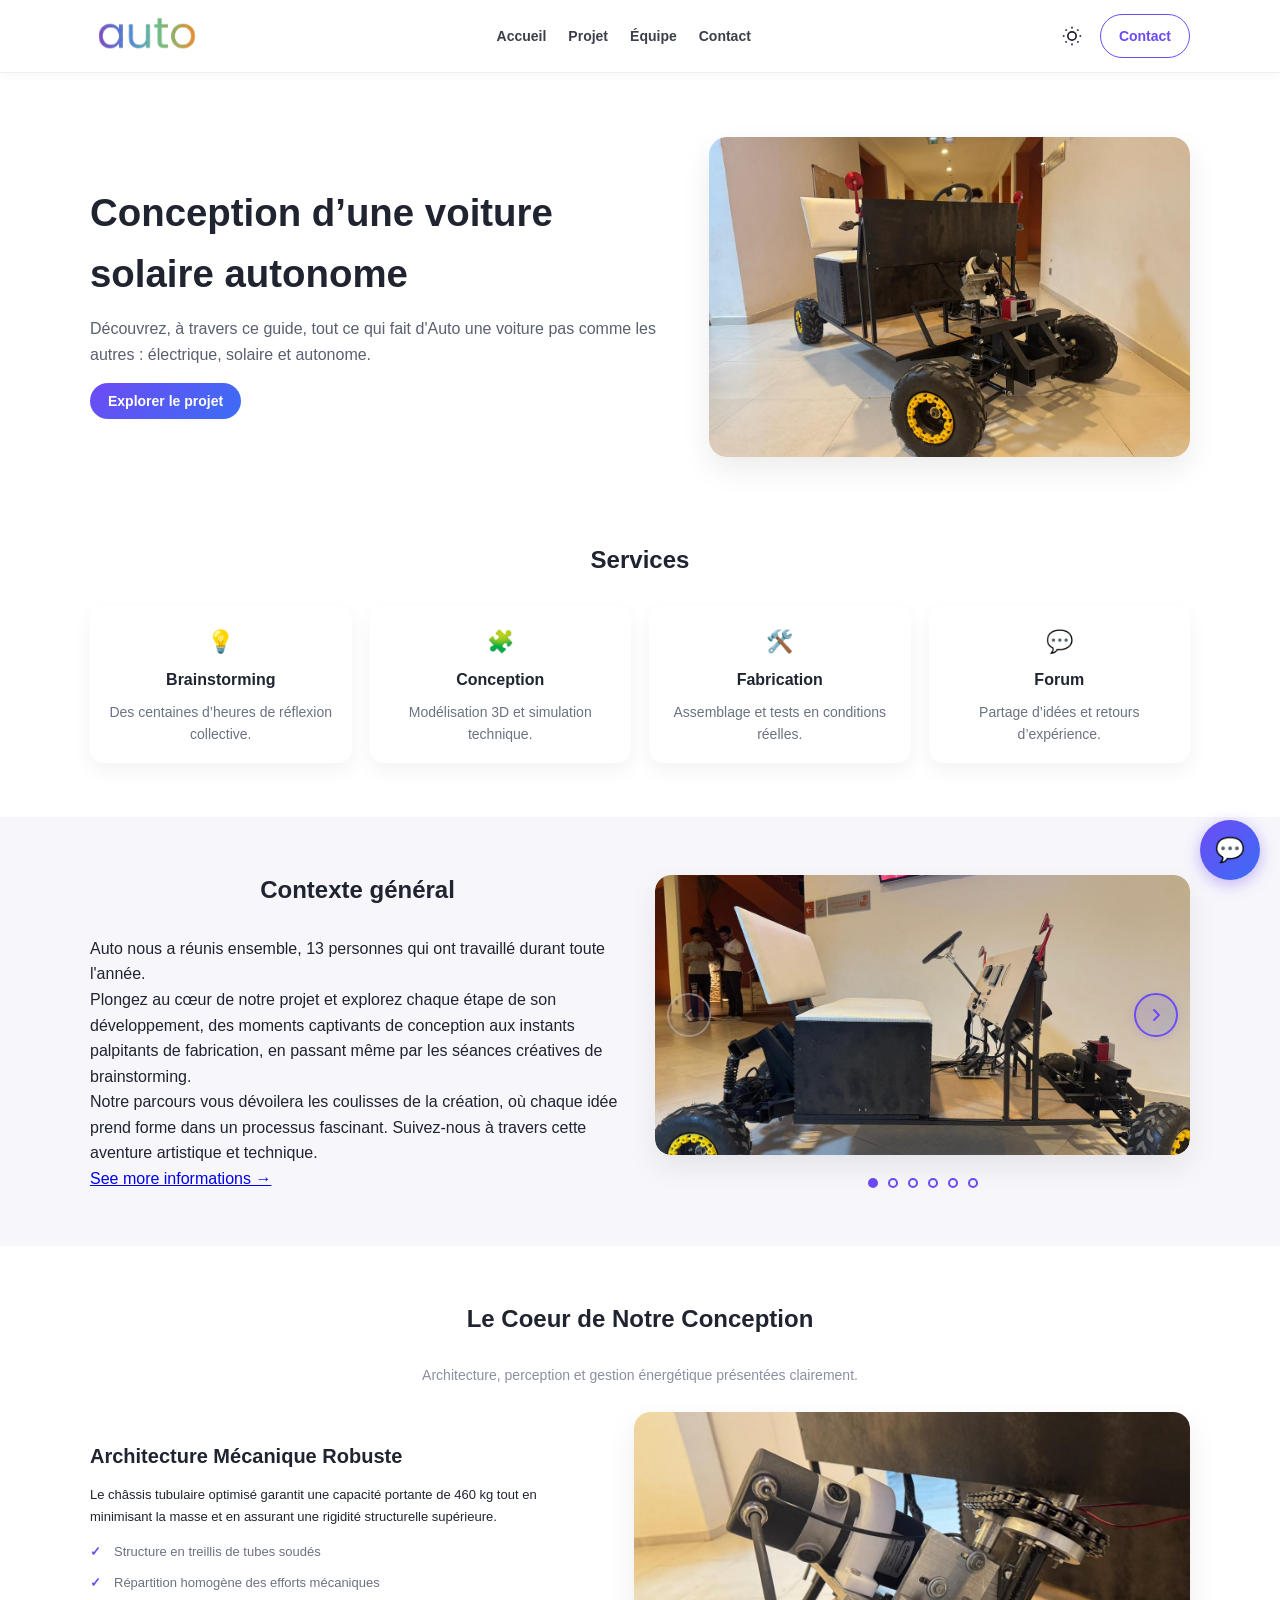
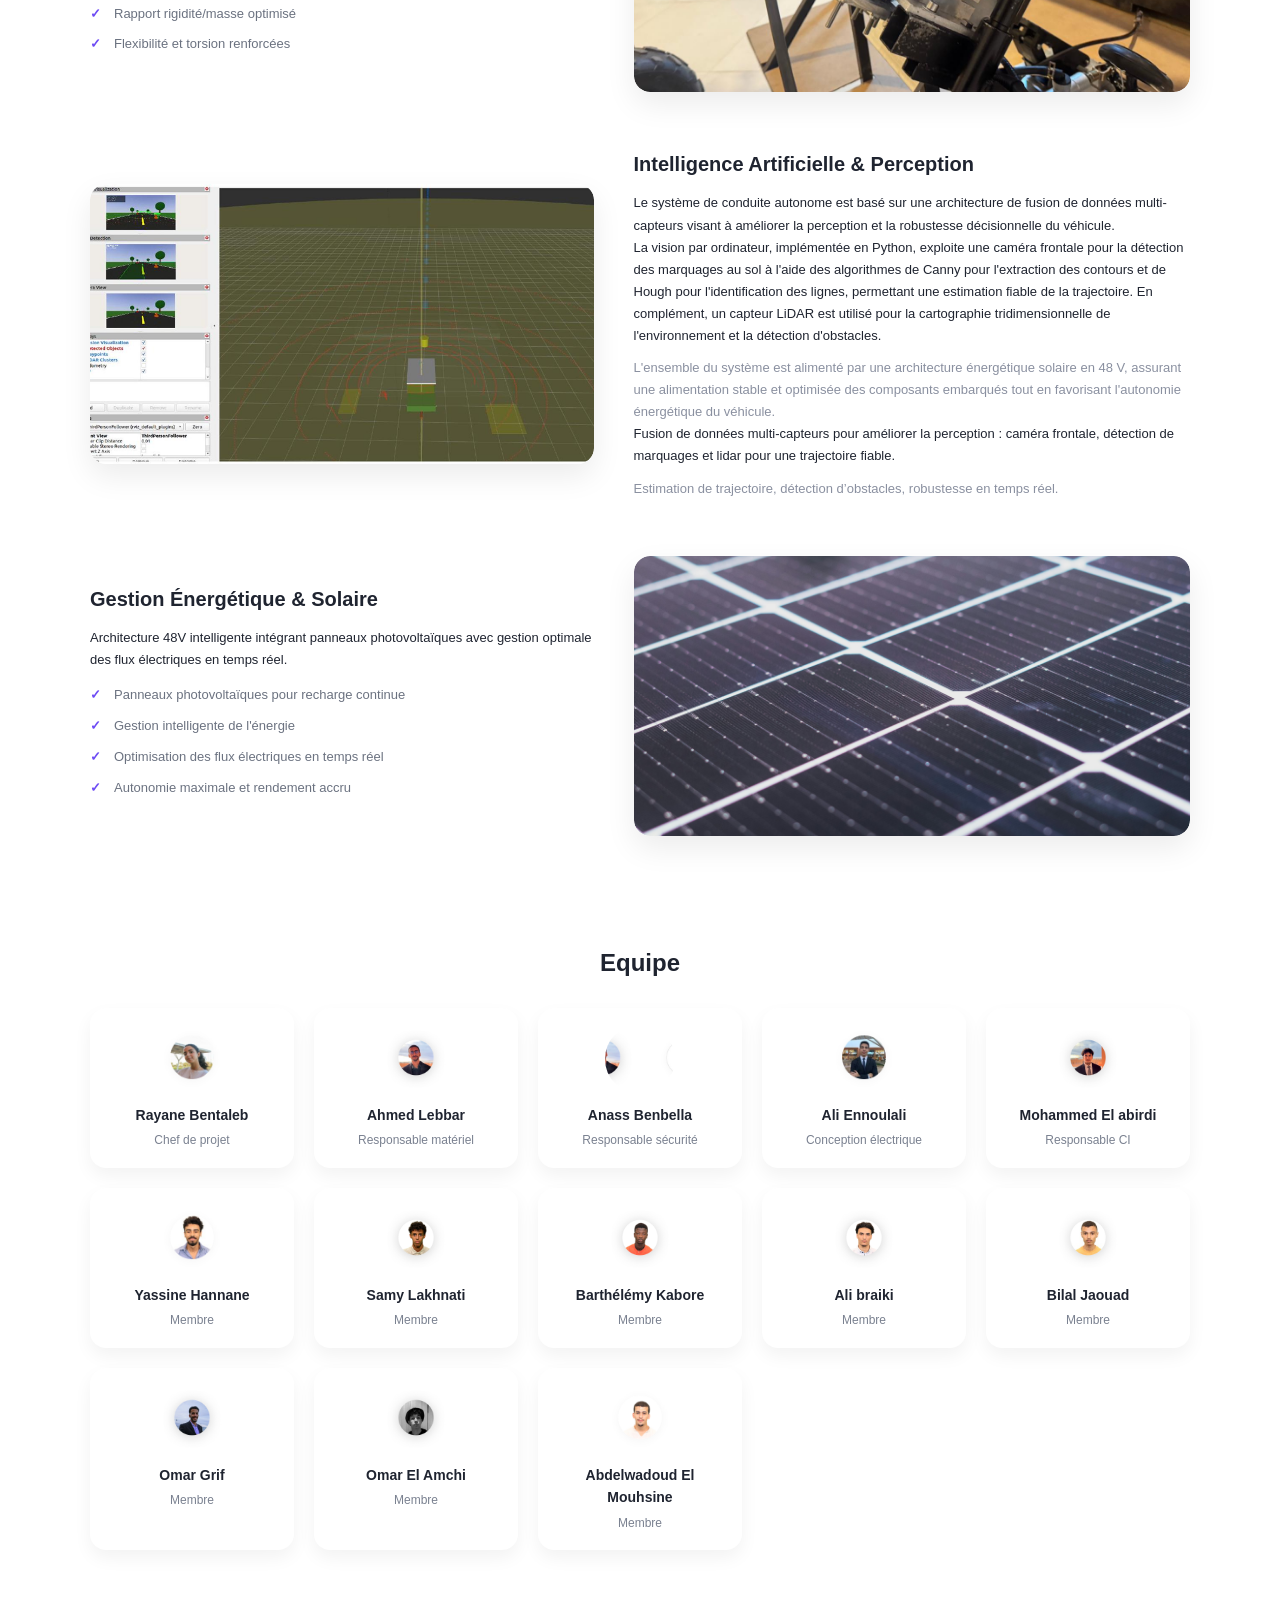
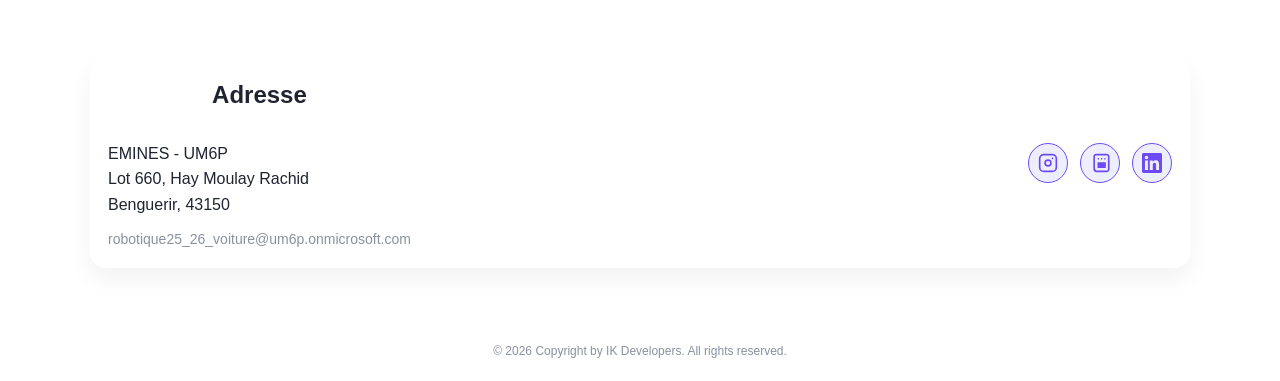
==== index.html @ 7dcca0e5 "Initial commit" ====
<!DOCTYPE html>
<html lang="fr">
<head>
  <meta charset="UTF-8" />
  <meta name="viewport" content="width=device-width, initial-scale=1.0" />
  <title>Voiture Solaire Autonome</title>
  <link rel="stylesheet" href="styles.css" />
  <script src="chatbot-kb.js"></script>
</head>
<body>
  <header class="topbar">
    <div class="container nav">
      <a href="#accueil" class="logo-link">
        <img src="WhatsApp_Image_2025-12-16_at_19.40.06-removebg-preview.png" alt="Auto" class="logo-img" />
      </a>
      <nav class="menu">
        <a href="#accueil">Accueil</a>
        <a href="#projet">Projet</a>
        <a href="#equipe">Équipe</a>
        <a href="#contact">Contact</a>
      </nav>
      <div class="nav-actions">
        <button class="theme-toggle" id="themeToggle" aria-label="Toggle dark mode" title="Dark Mode">
          <svg class="sun-icon" width="20" height="20" viewBox="0 0 24 24" fill="none" stroke="currentColor" stroke-width="2">
            <circle cx="12" cy="12" r="5"></circle>
            <line x1="12" y1="1" x2="12" y2="3"></line>
            <line x1="12" y1="21" x2="12" y2="23"></line>
            <line x1="4.22" y1="4.22" x2="5.64" y2="5.64"></line>
            <line x1="18.36" y1="18.36" x2="19.78" y2="19.78"></line>
            <line x1="1" y1="12" x2="3" y2="12"></line>
            <line x1="21" y1="12" x2="23" y2="12"></line>
            <line x1="4.22" y1="19.78" x2="5.64" y2="18.36"></line>
            <line x1="18.36" y1="5.64" x2="19.78" y2="4.22"></line>
          </svg>
          <svg class="moon-icon" width="20" height="20" viewBox="0 0 24 24" fill="none" stroke="currentColor" stroke-width="2">
            <path d="M21 12.79A9 9 0 1 1 11.21 3 7 7 0 0 0 21 12.79z"></path>
          </svg>
        </button>
        <a class="btn" href="#contact">Contact</a>
      </div>
    </div>
  </header>

  <main>
    <section id="accueil" class="hero">
      <div class="container hero-grid">
        <div class="hero-text">
          <h1>Conception d’une voiture<br />solaire autonome</h1>
          <p>
            Découvrez, à travers ce guide, tout ce qui fait d'Auto une voiture pas
            comme les autres : électrique, solaire et autonome.
          </p>
          <a class="btn primary" href="#projet">Explorer le projet</a>
        </div>
        <div class="hero-media">
          <div class="image-card">
            <img src="photos_robotique/WhatsApp Image 2026-04-27 at 01.08.28 (3).jpeg" alt="Golfette solaire" />
          </div>
        </div>
      </div>
    </section>

    <section id="services" class="section">
      <div class="container">
        <h2>Services</h2>
        <div class="cards">
          <a class="card" href="brainstorming.html">
            <div class="icon">💡</div>
            <h3>Brainstorming</h3>
            <p>Des centaines d’heures de réflexion collective.</p>
          </a>
          <a class="card" href="conception.html">
            <div class="icon">🧩</div>
            <h3>Conception</h3>
            <p>Modélisation 3D et simulation technique.</p>
          </a>
          <a class="card" href="fabrication.html">
            <div class="icon">🛠️</div>
            <h3>Fabrication</h3>
            <p>Assemblage et tests en conditions réelles.</p>
          </a>
          <a class="card" href="forum.html">
            <div class="icon">💬</div>
            <h3>Forum</h3>
            <p>Partage d’idées et retours d’expérience.</p>
          </a>
        </div>
      </div>
    </section>



    <section class="section soft" id="context">
      <div class="container split">
        <div>
          <h2>Contexte général</h2>
          <p>
            Auto nous a réunis ensemble, 13 personnes qui ont travaillé durant toute l'année.
          </p>
          <p>
            Plongez au cœur de notre projet et explorez chaque étape de son développement, des moments captivants de conception aux instants palpitants de fabrication, en passant même par les séances créatives de brainstorming.
          </p>
          <p>
            Notre parcours vous dévoilera les coulisses de la création, où chaque idée prend forme dans un processus fascinant. Suivez-nous à travers cette aventure artistique et technique.
          </p>
          <a class="link" href="#context">See more informations →</a>
        </div>
        <div>
          <div class="carousel-wrapper">
            <div class="image-card carousel-image">
              <img id="carouselImg" src="photos_robotique/WhatsApp Image 2026-04-27 at 01.08.26 (2).jpeg" alt="Contexte général Auto" />
            </div>
            <button class="carousel-arrow prev" id="prevBtn" aria-label="Image précédente">
              <svg width="20" height="20" viewBox="0 0 20 20" fill="currentColor">
                <path d="M12 5L7 10L12 15" stroke="currentColor" stroke-width="2" stroke-linecap="round" stroke-linejoin="round" fill="none"/>
              </svg>
            </button>
            <button class="carousel-arrow next" id="nextBtn" aria-label="Image suivante">
              <svg width="20" height="20" viewBox="0 0 20 20" fill="currentColor">
                <path d="M8 5L13 10L8 15" stroke="currentColor" stroke-width="2" stroke-linecap="round" stroke-linejoin="round" fill="none"/>
              </svg>
            </button>
          </div>
          <div class="carousel-dots" id="carouselDots"></div>
        </div>
      </div>
    </section>

    <section id="projet" class="section">
      <div class="container">
        <div class="section-head">
          <h2>Le Coeur de Notre Conception</h2>
          <p class="muted">Architecture, perception et gestion énergétique présentées clairement.</p>
        </div>
        <div class="feature-rows">
          <article class="feature-row">
            <div class="feature-text">
              <h3>Architecture Mécanique Robuste</h3>
              <p>
                Le châssis tubulaire optimisé garantit une capacité portante de 460 kg tout en minimisant la masse et en assurant une rigidité structurelle supérieure.
              </p>
              <ul class="feature-list">
                <li>Structure en treillis de tubes soudés</li>
                <li>Répartition homogène des efforts mécaniques</li>
                <li>Rapport rigidité/masse optimisé</li>
                <li>Flexibilité et torsion renforcées</li>
              </ul>
            </div>
            <div class="image-card">
              <img src="photos_robotique/WhatsApp Image 2026-04-27 at 01.08.13.jpeg" alt="Architecture mécanique" />
            </div>
          </article>
          <article class="feature-row reverse">
            <div class="feature-text">
              <h3>Intelligence Artificielle &amp; Perception</h3>
              <p>
                Le système de conduite autonome est basé sur une architecture de fusion de données multi-capteurs visant à améliorer la perception et la robustesse décisionnelle du véhicule.
              </p>
              <p>
                La vision par ordinateur, implémentée en Python, exploite une caméra frontale pour la détection des marquages au sol à l'aide des algorithmes de Canny pour l'extraction des contours et de Hough pour l'identification des lignes, permettant une estimation fiable de la trajectoire. En complément, un capteur LiDAR est utilisé pour la cartographie tridimensionnelle de l'environnement et la détection d'obstacles.
              </p>
              <p class="muted">
                L'ensemble du système est alimenté par une architecture énergétique solaire en 48 V, assurant une alimentation stable et optimisée des composants embarqués tout en favorisant l'autonomie énergétique du véhicule.
              </p>
              <p>
                Fusion de données multi-capteurs pour améliorer la perception : caméra
                frontale, détection de marquages et lidar pour une trajectoire fiable.
              </p>
              <p class="muted">Estimation de trajectoire, détection d’obstacles, robustesse en temps réel.</p>
            </div>
            <div class="image-card">
              <img src="photos_robotique/image copy 24.png" alt="Electronique" />
            </div>
          </article>
          <article class="feature-row">
            <div class="feature-text">
              <h3>Gestion Énergétique &amp; Solaire</h3>
              <p>
                Architecture 48V intelligente intégrant panneaux photovoltaïques avec gestion optimale des flux électriques en temps réel.
              </p>
              <ul class="feature-list">
                <li>Panneaux photovoltaïques pour recharge continue</li>
                <li>Gestion intelligente de l'énergie</li>
                <li>Optimisation des flux électriques en temps réel</li>
                <li>Autonomie maximale et rendement accru</li>
              </ul>
            </div>
            <div class="image-card">
              <img src="photos_robotique/image copy 3.png" alt="Panneaux solaires" />
            </div>
          </article>
        </div>
      </div>
    </section>

    <section id="equipe" class="section">
      <div class="container">
        <h2>Equipe</h2>
        <div class="team">
          <div class="member">
            <img src="image%20copy%205.png" alt="Rayane Bentaleb" />
            <strong>Rayane Bentaleb</strong>
            <span>Chef de projet</span>
          </div>
          <div class="member">
            <img src="image%20copy%206.png" alt="Ahmed Lebbar" />
            <strong>Ahmed Lebbar</strong>
            <span>Responsable matériel</span>
          </div>
          <div class="member">
            <img src="image%20copy%207.png" alt="Anass Benbella" />
            <strong>Anass Benbella</strong>
            <span>Responsable sécurité</span>
          </div>
          <div class="member">
            <img src="image%20copy%208.png" alt="Ali Ennoulali" />
            <strong>Ali Ennoulali</strong>
            <span>Conception électrique</span>
          </div>
          <div class="member">
            <img src="image%20copy%209.png" alt="Mohammed El abirdi" />
            <strong>Mohammed El abirdi</strong>
            <span>Responsable CI</span>
          </div>
          <div class="member">
            <img src="image%20copy%2010.png" alt="Yassine Hannane" />
            <strong>Yassine Hannane</strong>
            <span>Membre</span>
          </div>
          <div class="member">
            <img src="image%20copy%2011.png" alt="Samy Lakhnati" />
            <strong>Samy Lakhnati</strong>
            <span>Membre</span>
          </div>
          <div class="member">
            <img src="image%20copy%2012.png" alt="Barthélémy Kabore" />
            <strong>Barthélémy Kabore</strong>
            <span>Membre</span>
          </div>
          <div class="member">
            <img src="image%20copy%2013.png" alt="Ali braiki" />
            <strong>Ali braiki</strong>
            <span>Membre</span>
          </div>
          <div class="member">
            <img src="image%20copy%2014.png" alt="Bilal Jaouad" />
            <strong>Bilal Jaouad</strong>
            <span>Membre</span>
          </div>
          <div class="member">
            <img src="image%20copy%2015.png" alt="Omar Grif" />
            <strong>Omar Grif</strong>
            <span>Membre</span>
          </div>
          <div class="member">
            <img src="image%20copy%2016.png" alt="Omar El Amchi" />
            <strong>Omar El Amchi</strong>
            <span>Membre</span>
          </div>
          <div class="member">
            <img src="image%20copy%2017.png" alt="Abdelwadoud El Mouhsine" />
            <strong>Abdelwadoud El Mouhsine</strong>
            <span>Membre</span>
          </div>
        </div>
      </div>
    </section>

    <section id="contact" class="section">
      <div class="container">
        <div class="contact">
          <div>
            <h2>Adresse</h2>
            <p>EMINES - UM6P<br />Lot 660, Hay Moulay Rachid<br />Benguerir, 43150</p>
            <p class="muted">robotique25_26_voiture@um6p.onmicrosoft.com</p>
          </div>
          <div class="socials">
            <a href="#" aria-label="Instagram" title="Instagram">
              <svg width="20" height="20" viewBox="0 0 24 24" fill="currentColor">
                <rect x="2" y="2" width="20" height="20" rx="5" ry="5" fill="none" stroke="currentColor" stroke-width="2"/>
                <circle cx="12" cy="12" r="3.5" fill="none" stroke="currentColor" stroke-width="2"/>
                <circle cx="17.5" cy="6.5" r="1" fill="currentColor"/>
              </svg>
            </a>
            <a href="#" aria-label="Outlook" title="Outlook">
              <svg width="20" height="20" viewBox="0 0 24 24" fill="currentColor">
                <path d="M7.5 1C5.57 1 4 2.606 4 4.5V19.5C4 21.394 5.57 23 7.5 23H20c1.933 0 3.5-1.606 3.5-3.5V4.5C23.5 2.606 21.933 1 20 1ZM7.5 3H20c.827 0 1.5.673 1.5 1.5v15c0 .827-.673 1.5-1.5 1.5H7.5C6.673 20 6 19.327 6 18.5V4.5C6 3.673 6.673 3 7.5 3ZM9 7a1 1 0 1 1 2 0 1 1 0 0 1-2 0Zm4 0a1 1 0 1 1 2 0 1 1 0 0 1-2 0Zm4 0a1 1 0 1 1 2 0 1 1 0 0 1-2 0Zm-8 4h10v7H9v-7Z"/>
              </svg>
            </a>
            <a href="#" aria-label="LinkedIn" title="LinkedIn">
              <svg width="20" height="20" viewBox="0 0 24 24" fill="currentColor">
                <path d="M20.447 20.452h-3.554v-5.569c0-1.328-.027-3.037-1.852-3.037-1.853 0-2.136 1.445-2.136 2.939v5.667H9.351V9h3.414v1.561h.046c.477-.9 1.637-1.85 3.37-1.85 3.601 0 4.267 2.37 4.267 5.455v6.286zM5.337 7.433c-1.144 0-2.063-.926-2.063-2.065 0-1.138.92-2.063 2.063-2.063 1.14 0 2.064.925 2.064 2.063 0 1.139-.925 2.065-2.064 2.065zm1.782 13.019H3.555V9h3.564v11.452zM22.225 0H1.771C.792 0 0 .774 0 1.729v20.542C0 23.227.792 24 1.771 24h20.451C23.2 24 24 23.227 24 22.271V1.729C24 .774 23.2 0 22.225 0z"/>
              </svg>
            </a>
          </div>
        </div>
      </div>
    </section>
  </main>

  <footer class="footer">
    <div class="container">© 2026 Copyright by IK Developers. All rights reserved.</div>
  </footer>

  <div class="chatbot-widget">
    <button class="chatbot-btn" id="chatbotToggle" aria-label="Open chatbot" title="Auto assistant">💬</button>
    <div class="chatbot-window" id="chatbotWindow">
      <div style="padding: 14px; background: linear-gradient(135deg, #6d4bf4, #3b6df5); color: #fff; font-weight: 600; display: flex; justify-content: space-between; align-items: center;">
        <span>Auto assistant</span>
        <button id="chatbotClose" style="background: none; border: none; color: #fff; cursor: pointer; font-size: 18px; padding: 0; width: 24px; height: 24px;">×</button>
      </div>
      <div id="chatMessages" style="flex: 1; padding: 14px; overflow-y: auto; color: var(--text); display: flex; flex-direction: column; gap: 10px;">
        <div style="background: var(--soft); padding: 10px; border-radius: 8px; font-size: 13px; color: var(--text);">
          Bienvenue! 👋 Je suis Auto assistant. Posez-moi vos questions sur notre voiture solaire autonome.
        </div>
      </div>
      <div style="padding: 10px; border-top: 1px solid var(--border); display: flex; gap: 8px;">
        <input type="text" id="chatInput" placeholder="Votre question..." style="flex: 1; padding: 8px; border: 1px solid var(--border); border-radius: 6px; background: var(--bg); color: var(--text); font-family: inherit;" />
        <button id="chatSend" style="padding: 8px 12px; background: var(--primary); color: #fff; border: none; border-radius: 6px; cursor: pointer; transition: all 0.3s ease;">Envoyer</button>
      </div>
    </div>
  </div>

  <script>
    // Dark mode toggle
    const themeToggle = document.getElementById('themeToggle');
    const htmlElement = document.documentElement;
    
    // Check for saved theme preference or default to light mode
    const currentTheme = localStorage.getItem('theme') || 'light';
    if (currentTheme === 'dark') {
      document.body.classList.add('dark-mode');
    }
    
    themeToggle.addEventListener('click', () => {
      document.body.classList.toggle('dark-mode');
      const isDark = document.body.classList.contains('dark-mode');
      localStorage.setItem('theme', isDark ? 'dark' : 'light');
    });

    // Chatbot toggle
    const chatbotToggle = document.getElementById('chatbotToggle');
    const chatbotWindow = document.getElementById('chatbotWindow');
    const chatMessages = document.getElementById('chatMessages');
    const chatInput = document.getElementById('chatInput');
    const chatSend = document.getElementById('chatSend');
    const chatbotClose = document.getElementById('chatbotClose');
    
    chatbotToggle.addEventListener('click', () => {
      chatbotWindow.classList.toggle('active');
      if (chatbotWindow.classList.contains('active')) {
        chatInput.focus();
      }
    });

    // Close button
    chatbotClose.addEventListener('click', () => {
      chatbotWindow.classList.remove('active');
    });

    // Close chatbot when clicking outside
    document.addEventListener('click', (e) => {
      if (!e.target.closest('.chatbot-widget')) {
        chatbotWindow.classList.remove('active');
      }
    });

    // Chatbot functionality
    function addMessage(text, isUser) {
      const messageDiv = document.createElement('div');
      messageDiv.style.cssText = `
        padding: 10px 12px;
        border-radius: 8px;
        max-width: 85%;
        word-wrap: break-word;
        font-size: 13px;
        line-height: 1.4;
        ${isUser ? `
          background: var(--primary);
          color: #fff;
          align-self: flex-end;
          border-bottom-right-radius: 2px;
        ` : `
          background: var(--soft);
          color: var(--text);
          align-self: flex-start;
          border-bottom-left-radius: 2px;
        `}
      `;
      messageDiv.textContent = text;
      chatMessages.appendChild(messageDiv);
      chatMessages.scrollTop = chatMessages.scrollHeight;
    }

    function sendMessage() {
      const userMessage = chatInput.value.trim();
      if (!userMessage) return;

      // Add user message
      addMessage(userMessage, true);
      chatInput.value = '';

      // Get bot response
      const botResponse = findAnswer(userMessage);
      
      // Simulate typing delay
      setTimeout(() => {
        addMessage(botResponse, false);
      }, 300);
    }

    // Send button click
    chatSend.addEventListener('click', sendMessage);

    // Enter key to send
    chatInput.addEventListener('keypress', (e) => {
      if (e.key === 'Enter') {
        sendMessage();
      }
    });

    // Carousel functionality
    const images = [
      { src: 'photos_robotique/WhatsApp Image 2026-04-27 at 01.08.26 (2).jpeg', alt: 'Contexte général Auto' },
      { src: 'photos_robotique/WhatsApp Image 2026-04-27 at 01.08.28 (3).jpeg', alt: 'Voiture solaire Auto' },
      { src: 'photos_robotique/WhatsApp Image 2026-04-27 at 01.08.08 (3).jpeg', alt: 'Équipe du projet' },
      { src: 'photos_robotique/WhatsApp Image 2026-04-27 at 01.08.27.jpeg', alt: 'Prototype et conception' },
      { src: 'photos_robotique/WhatsApp Image 2026-04-27 at 01.08.28 (1).jpeg', alt: 'Détails techniques' },
      { src: 'photos_robotique/WhatsApp Image 2026-04-27 at 01.08.28 (1).jpeg', alt: 'Gestion énergétique' }
    ];
    
    let currentSlide = 0;
    const carouselImg = document.getElementById('carouselImg');
    const carouselDotsContainer = document.getElementById('carouselDots');
    const carouselImage = document.querySelector('.carousel-image');
    const prevBtn = document.getElementById('prevBtn');
    const nextBtn = document.getElementById('nextBtn');

    if (carouselImg) {
      // Create dots
      images.forEach((_, index) => {
        const dot = document.createElement('button');
        dot.className = `carousel-dot ${index === 0 ? 'active' : ''}`;
        dot.setAttribute('aria-label', `Aller à l'image ${index + 1}`);
        dot.addEventListener('click', () => {
          currentSlide = index;
          updateCarousel();
        });
        carouselDotsContainer.appendChild(dot);
      });

      function updateCarousel() {
        carouselImage.style.opacity = '0';
        setTimeout(() => {
          carouselImg.src = images[currentSlide].src;
          carouselImg.alt = images[currentSlide].alt;
          carouselImage.style.opacity = '1';
        }, 250);
        
        // Update active dot
        document.querySelectorAll('.carousel-dot').forEach((dot, index) => {
          dot.classList.toggle('active', index === currentSlide);
        });
        
        // Update arrow button states
        prevBtn.disabled = currentSlide === 0;
        nextBtn.disabled = currentSlide === images.length - 1;
      }

      // Arrow button navigation
      prevBtn.addEventListener('click', () => {
        if (currentSlide > 0) {
          currentSlide--;
          updateCarousel();
        }
      });

      nextBtn.addEventListener('click', () => {
        if (currentSlide < images.length - 1) {
          currentSlide++;
          updateCarousel();
        }
      });

      // Keyboard navigation
      document.addEventListener('keydown', (e) => {
        if (e.key === 'ArrowLeft' && currentSlide > 0) {
          currentSlide--;
          updateCarousel();
        } else if (e.key === 'ArrowRight' && currentSlide < images.length - 1) {
          currentSlide++;
          updateCarousel();
        }
      });

      updateCarousel();
    }
  </script>
</body>
</html>
---- styles.css ----
/* Using system fonts instead of external CDN for better accessibility */
:root {
  --font-stack: -apple-system, BlinkMacSystemFont, "Segoe UI", "Roboto", "Helvetica Neue", sans-serif;
  --bg: #ffffff;
  --text: #1f2430;
  --muted: #6b7280;
  --primary: #6d4bf4;
  --primary-2: #3b6df5;
  --card: #ffffff;
  --soft: #f7f6fb;
  --border: #eef0f4;
  --shadow: 0 12px 30px rgba(0,0,0,0.08);
}

body.dark-mode {
  --bg: #0f1419;
  --text: #e4e6eb;
  --muted: #8a92a4;
  --card: #1a1f2e;
  --soft: #16191f;
  --border: #2a2f3a;
  --shadow: 0 12px 30px rgba(0,0,0,0.4);
}

* { box-sizing: border-box; margin: 0; padding: 0; }
html { scroll-behavior: smooth; }
body { font-family: var(--font-stack); color: var(--text); background: var(--bg); line-height: 1.6; }
img { width: 100%; display: block; border-radius: 16px; }
.container { width: min(1100px, 92%); margin: 0 auto; }

.topbar { position: sticky; top: 0; background: rgba(255,255,255,0.92); backdrop-filter: blur(12px); border-bottom: 1px solid var(--border); z-index: 10; box-shadow: 0 2px 8px rgba(0,0,0,0.04); transition: background 0.3s ease, border-color 0.3s ease; }
body.dark-mode .topbar { background: rgba(15,20,25,0.92); box-shadow: 0 2px 8px rgba(0,0,0,0.3); }
.nav { display: flex; align-items: center; justify-content: space-between; padding: 14px 0; gap: 18px; }

.theme-toggle, .chatbot-toggle { background: none; border: none; cursor: pointer; font-size: 20px; transition: transform 0.3s ease, filter 0.3s ease; padding: 6px; margin-left: 12px; display: flex; align-items: center; justify-content: center; color: var(--text); }
.theme-toggle svg, .chatbot-toggle svg { width: 20px; height: 20px; stroke: currentColor; }
.sun-icon { display: block; }
.moon-icon { display: none; }
body.dark-mode .sun-icon { display: none; }
body.dark-mode .moon-icon { display: block; }
.theme-toggle:hover, .chatbot-toggle:hover { transform: scale(1.15); filter: brightness(0.8); }
body.dark-mode .theme-toggle:hover, body.dark-mode .chatbot-toggle:hover { filter: brightness(1.3); }

.chatbot-widget { position: fixed; bottom: 20px; right: 20px; z-index: 999; }
.chatbot-btn { width: 60px; height: 60px; border-radius: 50%; background: linear-gradient(135deg, var(--primary), var(--primary-2)); color: #fff; border: none; cursor: pointer; box-shadow: 0 4px 16px rgba(109,75,244,0.4); display: flex; align-items: center; justify-content: center; font-size: 24px; transition: transform 0.3s ease, box-shadow 0.3s ease; }
.chatbot-btn:hover { transform: scale(1.1); box-shadow: 0 6px 24px rgba(109,75,244,0.6); }
.chatbot-window { position: absolute; bottom: 80px; right: 0; width: 380px; height: 500px; background: var(--card); border-radius: 12px; box-shadow: 0 8px 32px rgba(0,0,0,0.15); display: none; flex-direction: column; overflow: hidden; }
body.dark-mode .chatbot-window { box-shadow: 0 8px 32px rgba(0,0,0,0.5); }
.chatbot-window.active { display: flex; animation: slideUp 0.3s ease; }
@keyframes slideUp { from { opacity: 0; transform: translateY(20px); } to { opacity: 1; transform: translateY(0); } }
.logo-link { display: flex; align-items: center; text-decoration: none; transition: opacity 0.3s ease; }
.logo-link:hover { opacity: 0.8; }
.logo-img { height: 44px; width: auto; }
.logo { font-weight: 700; letter-spacing: 1px; }
.menu { display: flex; gap: 22px; }
.menu a { text-decoration: none; color: #3b3f4a; font-size: 14px; font-weight: 600; position: relative; }
.menu a::after { content: ""; position: absolute; left: 0; bottom: -6px; width: 0; height: 2px; background: linear-gradient(135deg, var(--primary), var(--primary-2)); transition: width 0.2s ease; }
.menu a:hover::after { width: 100%; }
.nav-actions { display: flex; gap: 12px; align-items: center; }

.btn { padding: 10px 18px; border-radius: 999px; border: 1px solid var(--primary); color: var(--primary); text-decoration: none; font-weight: 600; font-size: 14px; transition: transform 0.2s ease, box-shadow 0.2s ease; }
.btn:hover { transform: translateY(-2px); box-shadow: 0 12px 24px rgba(109,75,244,0.3); }
.btn.primary:hover { box-shadow: 0 12px 28px rgba(109,75,244,0.35); }
.btn.primary { background: linear-gradient(135deg, var(--primary), var(--primary-2)); color: #fff; border: none; }
.carousel-wrapper { position: relative; display: inline-block; width: 100%; }
.carousel-arrow { position: absolute; top: 50%; transform: translateY(-50%); background: linear-gradient(135deg, rgba(109, 75, 244, 0.15), rgba(59, 109, 245, 0.15)); border: 2.5px solid var(--primary); color: var(--primary); width: 44px; height: 44px; border-radius: 50%; cursor: pointer; transition: all 0.3s ease; display: flex; align-items: center; justify-content: center; padding: 0; z-index: 10; box-shadow: 0 2px 8px rgba(109,75,244,0.15); }
.carousel-arrow:hover:not(:disabled) { background: linear-gradient(135deg, var(--primary), var(--primary-2)); color: #fff; transform: translateY(-50%) scale(1.12); box-shadow: 0 6px 16px rgba(109,75,244,0.4); }
.carousel-arrow:disabled { opacity: 0.5; cursor: not-allowed; border-color: #c0c0c0; color: #c0c0c0; }
.carousel-arrow.prev { left: 12px; }
.carousel-arrow.next { right: 12px; }
.carousel-dots { display: flex; justify-content: center; align-items: center; gap: 10px; margin-top: 16px; }
.carousel-dot { width: 10px; height: 10px; border-radius: 50%; border: 2px solid var(--primary); background: transparent; cursor: pointer; transition: all 0.3s ease; }
.carousel-dot.active { background: var(--primary); }
.carousel-dot:hover { transform: scale(1.15); }
.carousel-image { transition: opacity 0.5s ease; }
.carousel-image { transition: opacity 0.4s ease; }


.hero { padding: 64px 0 30px; }
.hero-grid { display: grid; grid-template-columns: 1.1fr 0.9fr; gap: 30px; align-items: center; }
.hero-text h1 { font-size: clamp(28px, 3vw, 40px); margin-bottom: 12px; }
.hero-text p { color: #5a6070; margin-bottom: 20px; }
.hero-media .image-card { border-radius: 18px; overflow: hidden; box-shadow: var(--shadow); position: relative; }
.hero-media .image-card img { height: 320px; object-fit: cover; transition: transform 0.5s cubic-bezier(0.34, 1.56, 0.64, 1), filter 0.5s ease; }
.hero-media .image-card:hover img { transform: scale(1.12) rotate(-1deg); filter: brightness(1.15) saturate(1.2); }

.section { padding: 54px 0; }
.section h2 { text-align: center; margin-bottom: 26px; font-size: 24px; }
.section.soft { background: var(--soft); }
.section-head { text-align: center; margin-bottom: 26px; }
.section-head .muted { margin-top: 6px; }

.cards { display: grid; grid-template-columns: repeat(auto-fit, minmax(220px, 1fr)); gap: 18px; }
.card { background: var(--card); padding: 18px; border-radius: 14px; box-shadow: 0 8px 20px rgba(0,0,0,0.05); text-align: center; display: block; text-decoration: none; color: inherit; transition: transform 0.3s cubic-bezier(0.34, 1.56, 0.64, 1), box-shadow 0.3s ease, border 0.3s ease; cursor: pointer; }
.card:hover { transform: translateY(-8px); box-shadow: 0 18px 36px rgba(0,0,0,0.12); border: 1px solid #f2a4c6; }
.card:focus { outline: 2px solid #6d4bf4; outline-offset: 2px; }
.card .icon { font-size: 22px; margin-bottom: 8px; }
.card h3 { margin-bottom: 8px; font-size: 16px; }
.card p { color: #6b7280; font-size: 14px; }
.card:hover .icon { filter: saturate(1.2); }

.split { display: grid; grid-template-columns: 1fr 1fr; gap: 30px; align-items: center; }
.muted { color: #8a90a0; margin-top: 10px; font-size: 14px; }

.grid-2 { display: grid; grid-template-columns: 1fr 1fr; gap: 24px; align-items: start; }
.grid-2 .image-card { align-self: start; }

.feature-grid { display: grid; grid-template-columns: repeat(auto-fit, minmax(280px, 1fr)); gap: 22px; }
.feature-card { background: #fff; border-radius: 16px; box-shadow: 0 12px 26px rgba(0,0,0,0.06); overflow: hidden; }
.feature-media img { width: 100%; height: 220px; object-fit: cover; }
.feature-body { padding: 18px; }
.feature-body h3 { margin-bottom: 8px; }
.feature-list { margin-top: 14px; padding-left: 0; color: var(--muted); font-size: 13px; list-style: none; }
.feature-list li { margin-bottom: 10px; padding-left: 24px; position: relative; }
.feature-list li::before { content: "✓"; position: absolute; left: 0; color: var(--primary); font-weight: 700; }

.feature-rows { display: flex; flex-direction: column; gap: 48px; }
.feature-row .image-card:hover { transform: perspective(800px) rotateY(-3deg); }
.feature-row.reverse .image-card:hover { transform: perspective(800px) rotateY(3deg); }
.feature-row { display: grid; grid-template-columns: 0.95fr 1.05fr; gap: 40px; align-items: center; }
.feature-row.reverse .feature-text { order: 2; }
.feature-row.reverse .image-card { order: 1; }
.feature-text { padding: 8px 0; }
.feature-text h3 { margin-bottom: 12px; font-size: 20px; }
.feature-text p { font-size: 13px; line-height: 1.7; margin-bottom: 0; }

@media (max-width: 900px) {
  .feature-row, .feature-row.reverse { grid-template-columns: 1fr; }
  .feature-row.reverse .feature-text { order: 1; }
}

.image-card { border-radius: 16px; overflow: hidden; box-shadow: var(--shadow); position: relative; transition: box-shadow 0.3s ease; }
.image-card img { height: 280px; object-fit: cover; transition: transform 0.4s cubic-bezier(0.34, 1.56, 0.64, 1), filter 0.4s ease; display: block; }
.image-card:hover img { transform: scale(1.08) rotate(1deg); filter: brightness(1.1) saturate(1.15); }
.carousel-image:hover img { transform: none; filter: none; }
.image-card:hover { box-shadow: 0 20px 40px rgba(0,0,0,0.15); }
.carousel-image:hover { box-shadow: var(--shadow); }
.image-card::before { content: ""; position: absolute; inset: 0; background: rgba(109, 75, 244, 0.1); opacity: 0; transition: opacity 0.3s ease; border-radius: 16px; pointer-events: none; }
.image-card:hover::before { opacity: 1; }
.image-card.video { position: relative; }
.image-card.video .play { position: absolute; right: 18px; bottom: 18px; width: 42px; height: 42px; border-radius: 50%; border: none; background: #6d4bf4; color: #fff; font-size: 16px; cursor: pointer; }

.team { display: grid; grid-template-columns: repeat(auto-fit, minmax(170px, 1fr)); gap: 20px; }
.member { background: #fff; border-radius: 16px; padding: 16px; text-align: center; box-shadow: 0 8px 18px rgba(0,0,0,0.05); transition: transform 0.3s ease, box-shadow 0.3s ease; position: relative; }
.member:hover { transform: translateY(-6px) rotateZ(1deg); box-shadow: 0 16px 32px rgba(0,0,0,0.12); }
.member img { transition: transform 0.4s cubic-bezier(0.34, 1.56, 0.64, 1), filter 0.4s ease; }
.member:hover img { transform: scale(1.15); filter: brightness(1.1) saturate(1.1); }
.member img { width: 70px; height: 70px; object-fit: cover; margin: 0 auto 10px; border-radius: 50%; }
.member strong { display: block; font-size: 14px; }
.member span { font-size: 12px; color: #7a8190; }

.contact { display: flex; align-items: center; justify-content: space-between; gap: 20px; background: #fff; padding: 18px; border-radius: 16px; box-shadow: 0 12px 24px rgba(0,0,0,0.05); }
.socials { display: flex; gap: 12px; }
.socials a { display: inline-flex; align-items: center; justify-content: center; width: 40px; height: 40px; border-radius: 50%; background: linear-gradient(135deg, rgba(109,75,244,0.1), rgba(59,109,245,0.1)); color: var(--primary); text-decoration: none; transition: all 0.3s ease; border: 1.5px solid var(--primary); }
.socials a:hover { background: linear-gradient(135deg, var(--primary), var(--primary-2)); color: #fff; transform: translateY(-4px); box-shadow: 0 8px 20px rgba(109,75,244,0.3); }

.footer { padding: 20px 0; text-align: center; color: #8a90a0; font-size: 12px; }

@media (max-width: 900px) {
  .hero-grid, .split, .grid-2 { grid-template-columns: 1fr; }
  .menu { display: none; }
  .contact { flex-direction: column; align-items: flex-start; }
}
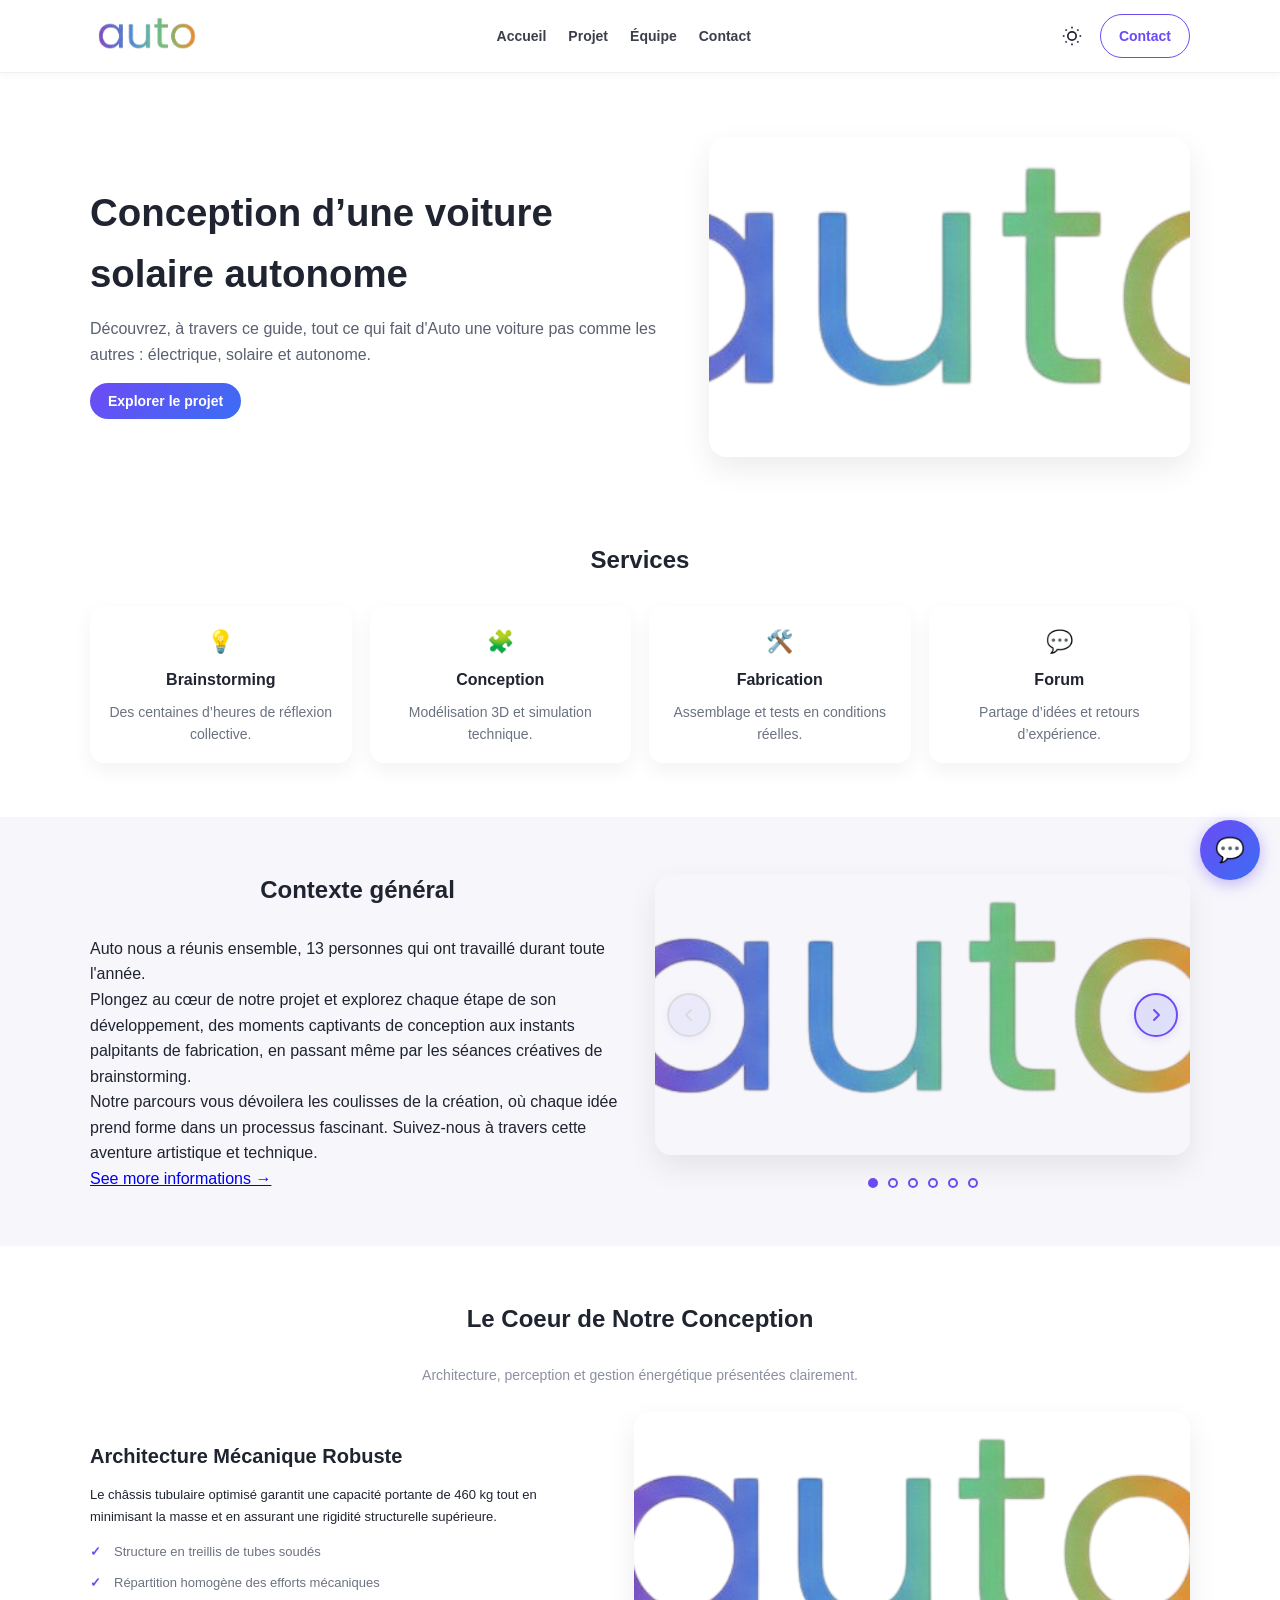
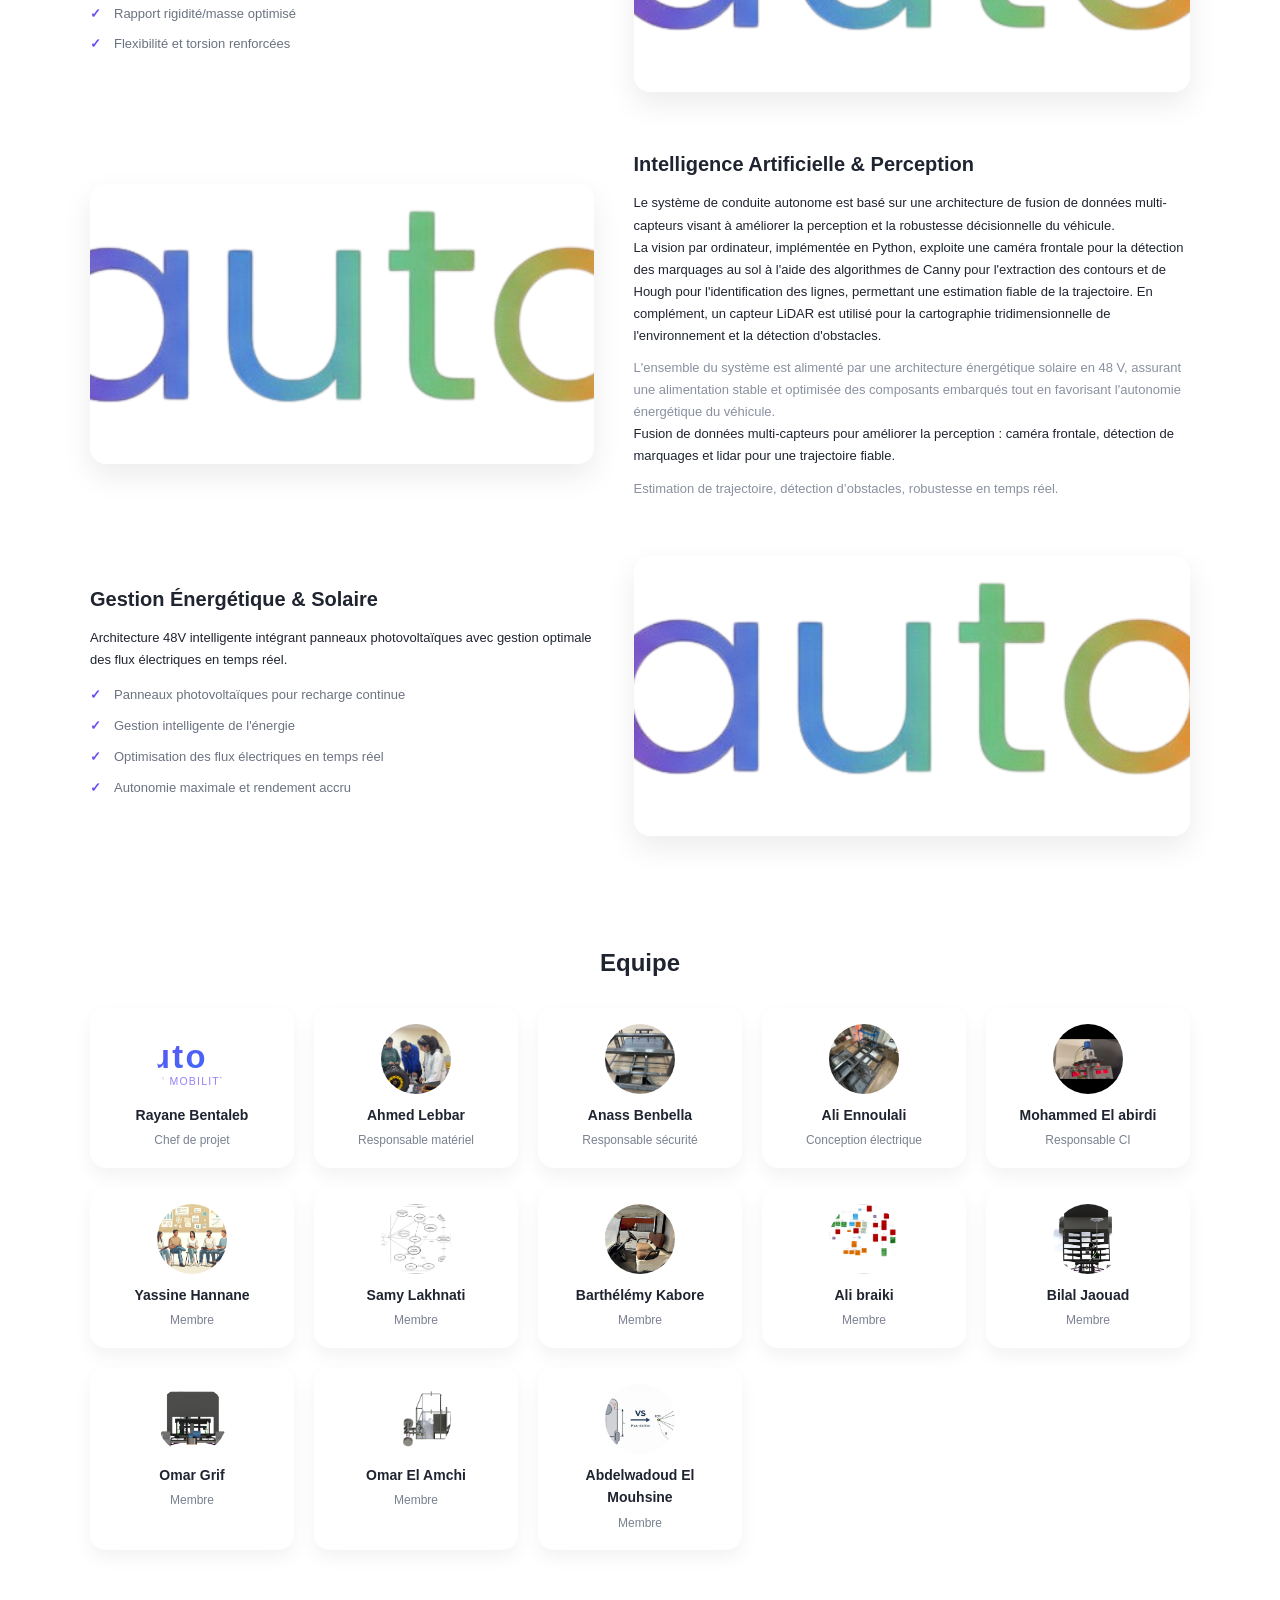
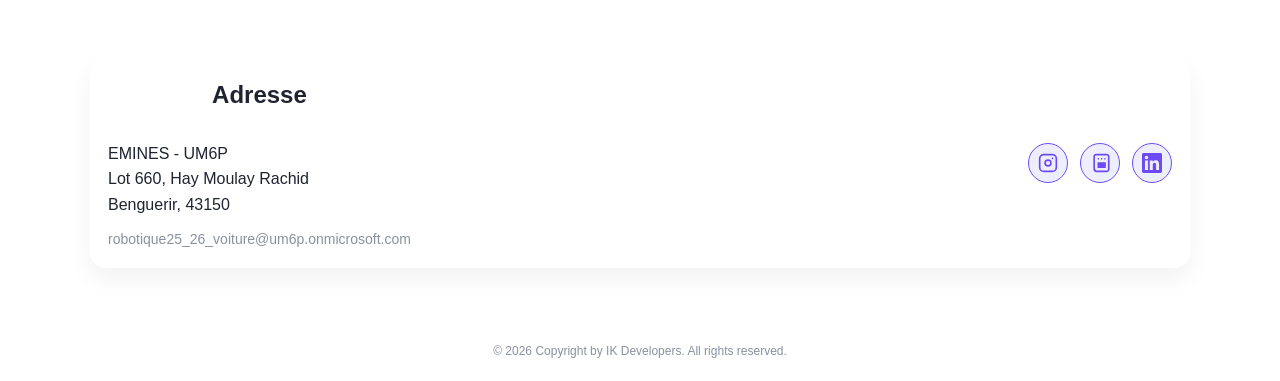
==== commit 2f113283: "Organize project images into photos folder" ====
--- a/index.html
+++ b/index.html
@@ -11,7 +11,7 @@
   <header class="topbar">
     <div class="container nav">
       <a href="#accueil" class="logo-link">
-        <img src="WhatsApp_Image_2025-12-16_at_19.40.06-removebg-preview.png" alt="Auto" class="logo-img" />
+        <img src="photos/photo-047.png" alt="Auto" class="logo-img" />
       </a>
       <nav class="menu">
         <a href="#accueil">Accueil</a>
@@ -54,7 +54,7 @@
         </div>
         <div class="hero-media">
           <div class="image-card">
-            <img src="photos_robotique/WhatsApp Image 2026-04-27 at 01.08.28 (3).jpeg" alt="Golfette solaire" />
+            <img src="photos/photo-047.png" alt="Golfette solaire" />
           </div>
         </div>
       </div>
@@ -108,7 +108,7 @@
         <div>
           <div class="carousel-wrapper">
             <div class="image-card carousel-image">
-              <img id="carouselImg" src="photos_robotique/WhatsApp Image 2026-04-27 at 01.08.26 (2).jpeg" alt="Contexte général Auto" />
+              <img id="carouselImg" src="photos/photo-047.png" alt="Contexte général Auto" />
             </div>
             <button class="carousel-arrow prev" id="prevBtn" aria-label="Image précédente">
               <svg width="20" height="20" viewBox="0 0 20 20" fill="currentColor">
@@ -147,7 +147,7 @@
               </ul>
             </div>
             <div class="image-card">
-              <img src="photos_robotique/WhatsApp Image 2026-04-27 at 01.08.13.jpeg" alt="Architecture mécanique" />
+              <img src="photos/photo-047.png" alt="Architecture mécanique" />
             </div>
           </article>
           <article class="feature-row reverse">
@@ -169,7 +169,7 @@
               <p class="muted">Estimation de trajectoire, détection d’obstacles, robustesse en temps réel.</p>
             </div>
             <div class="image-card">
-              <img src="photos_robotique/image copy 24.png" alt="Electronique" />
+              <img src="photos/photo-047.png" alt="Electronique" />
             </div>
           </article>
           <article class="feature-row">
@@ -186,7 +186,7 @@
               </ul>
             </div>
             <div class="image-card">
-              <img src="photos_robotique/image copy 3.png" alt="Panneaux solaires" />
+              <img src="photos/photo-047.png" alt="Panneaux solaires" />
             </div>
           </article>
         </div>
@@ -198,67 +198,67 @@
         <h2>Equipe</h2>
         <div class="team">
           <div class="member">
-            <img src="image%20copy%205.png" alt="Rayane Bentaleb" />
+            <img src="photos/photo-039.svg" alt="Rayane Bentaleb" />
             <strong>Rayane Bentaleb</strong>
             <span>Chef de projet</span>
           </div>
           <div class="member">
-            <img src="image%20copy%206.png" alt="Ahmed Lebbar" />
+            <img src="photos/photo-040.jpeg" alt="Ahmed Lebbar" />
             <strong>Ahmed Lebbar</strong>
             <span>Responsable matériel</span>
           </div>
           <div class="member">
-            <img src="image%20copy%207.png" alt="Anass Benbella" />
+            <img src="photos/photo-041.jpeg" alt="Anass Benbella" />
             <strong>Anass Benbella</strong>
             <span>Responsable sécurité</span>
           </div>
           <div class="member">
-            <img src="image%20copy%208.png" alt="Ali Ennoulali" />
+            <img src="photos/photo-042.jpeg" alt="Ali Ennoulali" />
             <strong>Ali Ennoulali</strong>
             <span>Conception électrique</span>
           </div>
           <div class="member">
-            <img src="image%20copy%209.png" alt="Mohammed El abirdi" />
+            <img src="photos/photo-043.jpeg" alt="Mohammed El abirdi" />
             <strong>Mohammed El abirdi</strong>
             <span>Responsable CI</span>
           </div>
           <div class="member">
-            <img src="image%20copy%2010.png" alt="Yassine Hannane" />
+            <img src="photos/photo-011.png" alt="Yassine Hannane" />
             <strong>Yassine Hannane</strong>
             <span>Membre</span>
           </div>
           <div class="member">
-            <img src="image%20copy%2011.png" alt="Samy Lakhnati" />
+            <img src="photos/photo-012.png" alt="Samy Lakhnati" />
             <strong>Samy Lakhnati</strong>
             <span>Membre</span>
           </div>
           <div class="member">
-            <img src="image%20copy%2012.png" alt="Barthélémy Kabore" />
+            <img src="photos/photo-013.png" alt="Barthélémy Kabore" />
             <strong>Barthélémy Kabore</strong>
             <span>Membre</span>
           </div>
           <div class="member">
-            <img src="image%20copy%2013.png" alt="Ali braiki" />
+            <img src="photos/photo-014.png" alt="Ali braiki" />
             <strong>Ali braiki</strong>
             <span>Membre</span>
           </div>
           <div class="member">
-            <img src="image%20copy%2014.png" alt="Bilal Jaouad" />
+            <img src="photos/photo-015.png" alt="Bilal Jaouad" />
             <strong>Bilal Jaouad</strong>
             <span>Membre</span>
           </div>
           <div class="member">
-            <img src="image%20copy%2015.png" alt="Omar Grif" />
+            <img src="photos/photo-016.png" alt="Omar Grif" />
             <strong>Omar Grif</strong>
             <span>Membre</span>
           </div>
           <div class="member">
-            <img src="image%20copy%2016.png" alt="Omar El Amchi" />
+            <img src="photos/photo-017.png" alt="Omar El Amchi" />
             <strong>Omar El Amchi</strong>
             <span>Membre</span>
           </div>
           <div class="member">
-            <img src="image%20copy%2017.png" alt="Abdelwadoud El Mouhsine" />
+            <img src="photos/photo-018.png" alt="Abdelwadoud El Mouhsine" />
             <strong>Abdelwadoud El Mouhsine</strong>
             <span>Membre</span>
           </div>
@@ -421,12 +421,12 @@
 
     // Carousel functionality
     const images = [
-      { src: 'photos_robotique/WhatsApp Image 2026-04-27 at 01.08.26 (2).jpeg', alt: 'Contexte général Auto' },
-      { src: 'photos_robotique/WhatsApp Image 2026-04-27 at 01.08.28 (3).jpeg', alt: 'Voiture solaire Auto' },
-      { src: 'photos_robotique/WhatsApp Image 2026-04-27 at 01.08.08 (3).jpeg', alt: 'Équipe du projet' },
-      { src: 'photos_robotique/WhatsApp Image 2026-04-27 at 01.08.27.jpeg', alt: 'Prototype et conception' },
-      { src: 'photos_robotique/WhatsApp Image 2026-04-27 at 01.08.28 (1).jpeg', alt: 'Détails techniques' },
-      { src: 'photos_robotique/WhatsApp Image 2026-04-27 at 01.08.28 (1).jpeg', alt: 'Gestion énergétique' }
+      { src: 'photos/photo-047.png', alt: 'Contexte général Auto' },
+      { src: 'photos/photo-047.png', alt: 'Voiture solaire Auto' },
+      { src: 'photos/photo-047.png', alt: 'Équipe du projet' },
+      { src: 'photos/photo-047.png', alt: 'Prototype et conception' },
+      { src: 'photos/photo-047.png', alt: 'Détails techniques' },
+      { src: 'photos/photo-047.png', alt: 'Gestion énergétique' }
     ];
     
     let currentSlide = 0;
